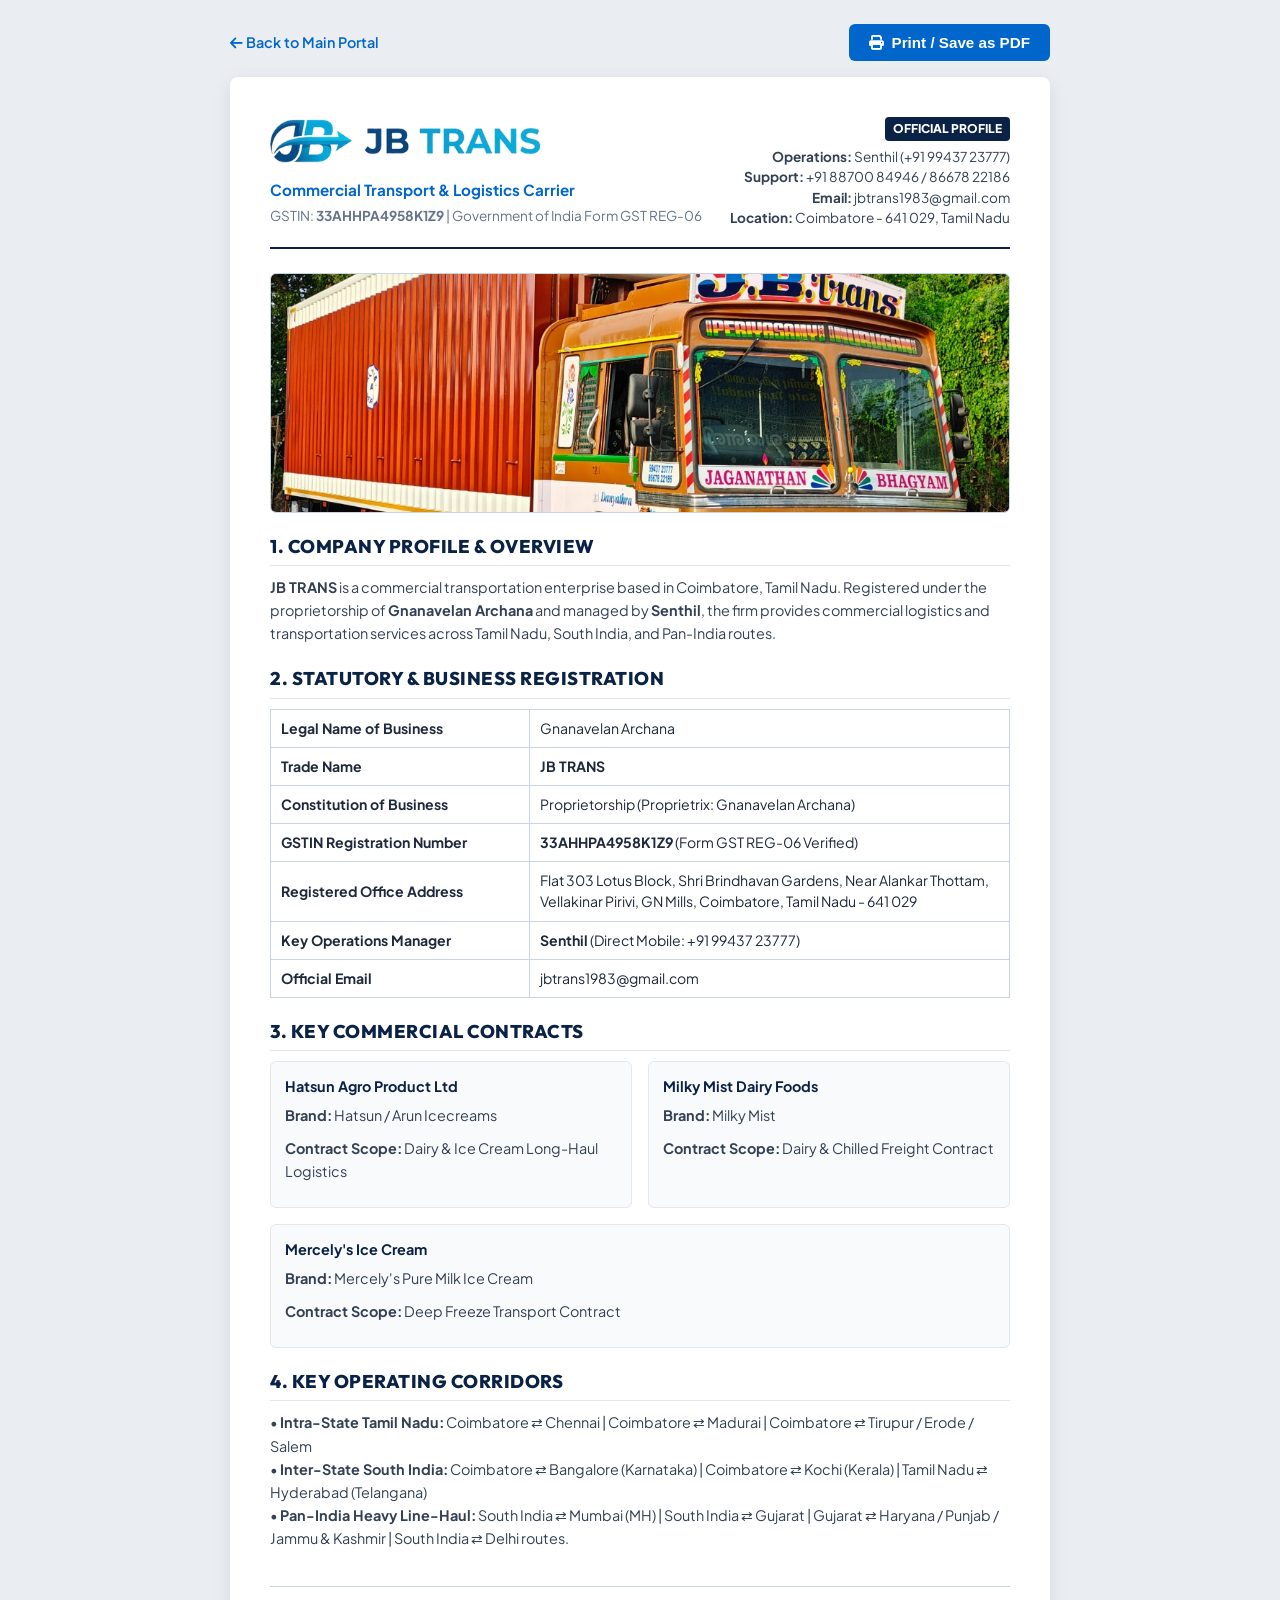
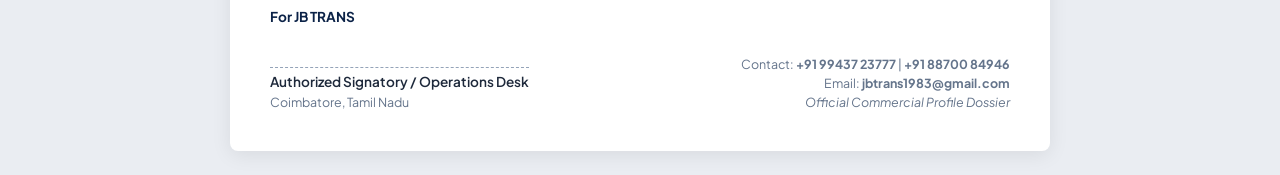
==== PRINT_PROFILE.html @ 6a4abd60 "Update Pan-India routes with Gujarat, Haryana, Punjab, Jammu and Kashmir, and Delhi" ====
<!DOCTYPE html>
<html lang="en">
<head>
  <meta charset="UTF-8">
  <meta name="viewport" content="width=device-width, initial-scale=1.0">
  <title>JB TRANS - Corporate Profile & Credentials</title>
  <link rel="preconnect" href="https://fonts.googleapis.com">
  <link rel="preconnect" href="https://fonts.gstatic.com" crossorigin>
  <link href="https://fonts.googleapis.com/css2?family=Outfit:wght@400;600;700;800;900&family=Plus+Jakarta+Sans:wght@400;500;600;700&family=Space+Grotesk:wght@500;700&display=swap" rel="stylesheet">
  <link rel="stylesheet" href="https://cdnjs.cloudflare.com/ajax/libs/font-awesome/6.5.1/css/all.min.css" />
  <style>
    * { box-sizing: border-box; margin: 0; padding: 0; }
    body { font-family: 'Plus Jakarta Sans', sans-serif; background: #eaedf2; color: #1e293b; line-height: 1.5; padding: 24px; }
    .print-bar { max-width: 820px; margin: 0 auto 16px; display: flex; justify-content: space-between; align-items: center; }
    .btn-print { background: #0066cc; color: #ffffff; border: none; padding: 10px 20px; font-weight: 700; border-radius: 6px; cursor: pointer; display: inline-flex; align-items: center; gap: 8px; font-size: 0.95rem; }
    .btn-print:hover { background: #0052a3; }
    .btn-back { color: #0066cc; text-decoration: none; font-weight: 600; font-size: 0.9rem; }
    
    .profile-paper { max-width: 820px; margin: 0 auto; background: #ffffff; padding: 40px; border-radius: 8px; box-shadow: 0 4px 20px rgba(0,0,0,0.08); }
    
    .header { display: flex; justify-content: space-between; align-items: flex-start; border-bottom: 2px solid #0b2247; padding-bottom: 18px; margin-bottom: 24px; }
    .brand h1 { font-family: 'Outfit', sans-serif; font-size: 2.2rem; font-weight: 900; color: #0b2247; letter-spacing: 1px; }
    .brand .subtitle { color: #0066cc; font-weight: 700; font-size: 0.95rem; margin-top: 2px; }
    .brand .gst { font-size: 0.85rem; color: #64748b; margin-top: 4px; }
    .header-contacts { text-align: right; font-size: 0.85rem; color: #334155; }
    .badge { background: #0b2247; color: #fff; font-size: 0.75rem; font-weight: 800; padding: 3px 8px; border-radius: 4px; display: inline-block; margin-bottom: 6px; }
    
    h2 { font-family: 'Outfit', sans-serif; font-size: 1.15rem; color: #0b2247; border-bottom: 1.5px solid #e2e8f0; padding-bottom: 5px; margin: 20px 0 10px; font-weight: 800; text-transform: uppercase; letter-spacing: 0.5px; }
    p { font-size: 0.9rem; color: #334155; margin-bottom: 10px; line-height: 1.6; }
    
    table { width: 100%; border-collapse: collapse; margin: 10px 0; font-size: 0.88rem; }
    th { background: #f1f5f9; text-align: left; padding: 8px 10px; border: 1px solid #cbd5e1; color: #0b2247; }
    td { padding: 8px 10px; border: 1px solid #cbd5e1; }
    
    .grid-2 { display: grid; grid-template-columns: 1fr 1fr; gap: 16px; margin: 10px 0; }
    .box { background: #f8fafc; border: 1px solid #e2e8f0; padding: 14px; border-radius: 6px; }
    .box h3 { font-size: 0.9rem; font-weight: 700; color: #0b2247; margin-bottom: 6px; }
    .box ul { padding-left: 16px; font-size: 0.82rem; color: #475569; }
    .box li { margin-bottom: 4px; }
    
    .footer-sign { display: flex; justify-content: space-between; align-items: flex-end; margin-top: 36px; padding-top: 20px; border-top: 1px solid #cbd5e1; font-size: 0.85rem; }
    .sign-space { margin-bottom: 40px; font-weight: 700; color: #0b2247; }
    .sign-border { border-top: 1px dashed #94a3b8; padding-top: 4px; font-weight: 600; }
    
    @media print {
      body { background: #ffffff; padding: 0; }
      .print-bar { display: none; }
      .profile-paper { box-shadow: none; padding: 20px 0; max-width: 100%; }
      @page { size: A4 portrait; margin: 1.5cm; }
    }
  </style>
</head>
<body>

  <div class="print-bar">
    <a href="index.html" class="btn-back"><i class="fa-solid fa-arrow-left"></i> Back to Main Portal</a>
    <button onclick="window.print()" class="btn-print"><i class="fa-solid fa-print"></i> Print / Save as PDF</button>
  </div>

  <div class="profile-paper">
    <div class="header">
      <div class="brand">
        <img src="assets/jb_logo_header.png" alt="JB TRANS Logo" style="height: 48px; width: auto; max-width: 280px; object-fit: contain; margin-bottom: 6px;" />
        <div class="subtitle">Commercial Transport & Logistics Carrier</div>
        <div class="gst">GSTIN: <strong>33AHHPA4958K1Z9</strong> | Government of India Form GST REG-06</div>
      </div>
      <div class="header-contacts">
        <div class="badge">OFFICIAL PROFILE</div>
        <div><strong>Operations:</strong> Senthil (+91 99437 23777)</div>
        <div><strong>Support:</strong> +91 88700 84946 / 86678 22186</div>
        <div><strong>Email:</strong> jbtrans1983@gmail.com</div>
        <div><strong>Location:</strong> Coimbatore - 641 029, Tamil Nadu</div>
      </div>
    </div>

    <!-- Real Truck Photo -->
    <div style="margin: 18px 0; border-radius: 6px; overflow: hidden; border: 1px solid #cbd5e1; max-height: 240px;">
      <img src="assets/my_lorry.jpg" alt="JB TRANS Lorry" style="width: 100%; height: 240px; object-fit: cover; object-position: center 30%;" />
    </div>

    <h2>1. Company Profile & Overview</h2>
    <p>
      <strong>JB TRANS</strong> is a commercial transportation enterprise based in Coimbatore, Tamil Nadu. Registered under the proprietorship of <strong>Gnanavelan Archana</strong> and managed by <strong>Senthil</strong>, the firm provides commercial logistics and transportation services across Tamil Nadu, South India, and Pan-India routes.
    </p>

    <h2>2. Statutory & Business Registration</h2>
    <table>
      <tbody>
        <tr>
          <td width="35%"><strong>Legal Name of Business</strong></td>
          <td>Gnanavelan Archana</td>
        </tr>
        <tr>
          <td><strong>Trade Name</strong></td>
          <td><strong>JB TRANS</strong></td>
        </tr>
        <tr>
          <td><strong>Constitution of Business</strong></td>
          <td>Proprietorship (Proprietrix: Gnanavelan Archana)</td>
        </tr>
        <tr>
          <td><strong>GSTIN Registration Number</strong></td>
          <td><strong>33AHHPA4958K1Z9</strong> (Form GST REG-06 Verified)</td>
        </tr>
        <tr>
          <td><strong>Registered Office Address</strong></td>
          <td>Flat 303 Lotus Block, Shri Brindhavan Gardens, Near Alankar Thottam, Vellakinar Pirivi, GN Mills, Coimbatore, Tamil Nadu - 641 029</td>
        </tr>
        <tr>
          <td><strong>Key Operations Manager</strong></td>
          <td><strong>Senthil</strong> (Direct Mobile: +91 99437 23777)</td>
        </tr>
        <tr>
          <td><strong>Official Email</strong></td>
          <td>jbtrans1983@gmail.com</td>
        </tr>
      </tbody>
    </table>

    <h2>3. Key Commercial Contracts</h2>
    <div class="grid-2">
      <div class="box">
        <h3>Hatsun Agro Product Ltd</h3>
        <p><strong>Brand:</strong> Hatsun / Arun Icecreams</p>
        <p><strong>Contract Scope:</strong> Dairy & Ice Cream Long-Haul Logistics</p>
      </div>
      <div class="box">
        <h3>Milky Mist Dairy Foods</h3>
        <p><strong>Brand:</strong> Milky Mist</p>
        <p><strong>Contract Scope:</strong> Dairy & Chilled Freight Contract</p>
      </div>
      <div class="box" style="grid-column: 1 / -1;">
        <h3>Mercely's Ice Cream</h3>
        <p><strong>Brand:</strong> Mercely's Pure Milk Ice Cream</p>
        <p><strong>Contract Scope:</strong> Deep Freeze Transport Contract</p>
      </div>
    </div>

    <h2>4. Key Operating Corridors</h2>
    <p>
      • <strong>Intra-State Tamil Nadu:</strong> Coimbatore ⇄ Chennai | Coimbatore ⇄ Madurai | Coimbatore ⇄ Tirupur / Erode / Salem<br>
      • <strong>Inter-State South India:</strong> Coimbatore ⇄ Bangalore (Karnataka) | Coimbatore ⇄ Kochi (Kerala) | Tamil Nadu ⇄ Hyderabad (Telangana)<br>
      • <strong>Pan-India Heavy Line-Haul:</strong> South India ⇄ Mumbai (MH) | South India ⇄ Gujarat | Gujarat ⇄ Haryana / Punjab / Jammu & Kashmir | South India ⇄ Delhi routes.
    </p>

    <div class="footer-sign">
      <div>
        <div class="sign-space">For <strong>JB TRANS</strong></div>
        <div class="sign-border">Authorized Signatory / Operations Desk</div>
        <div style="font-size: 0.78rem; color: #64748b;">Coimbatore, Tamil Nadu</div>
      </div>
      <div style="text-align: right; font-size: 0.78rem; color: #64748b;">
        <div>Contact: <strong>+91 99437 23777</strong> | <strong>+91 88700 84946</strong></div>
        <div>Email: <strong>jbtrans1983@gmail.com</strong></div>
        <div><em>Official Commercial Profile Dossier</em></div>
      </div>
    </div>
  </div>

</body>
</html>
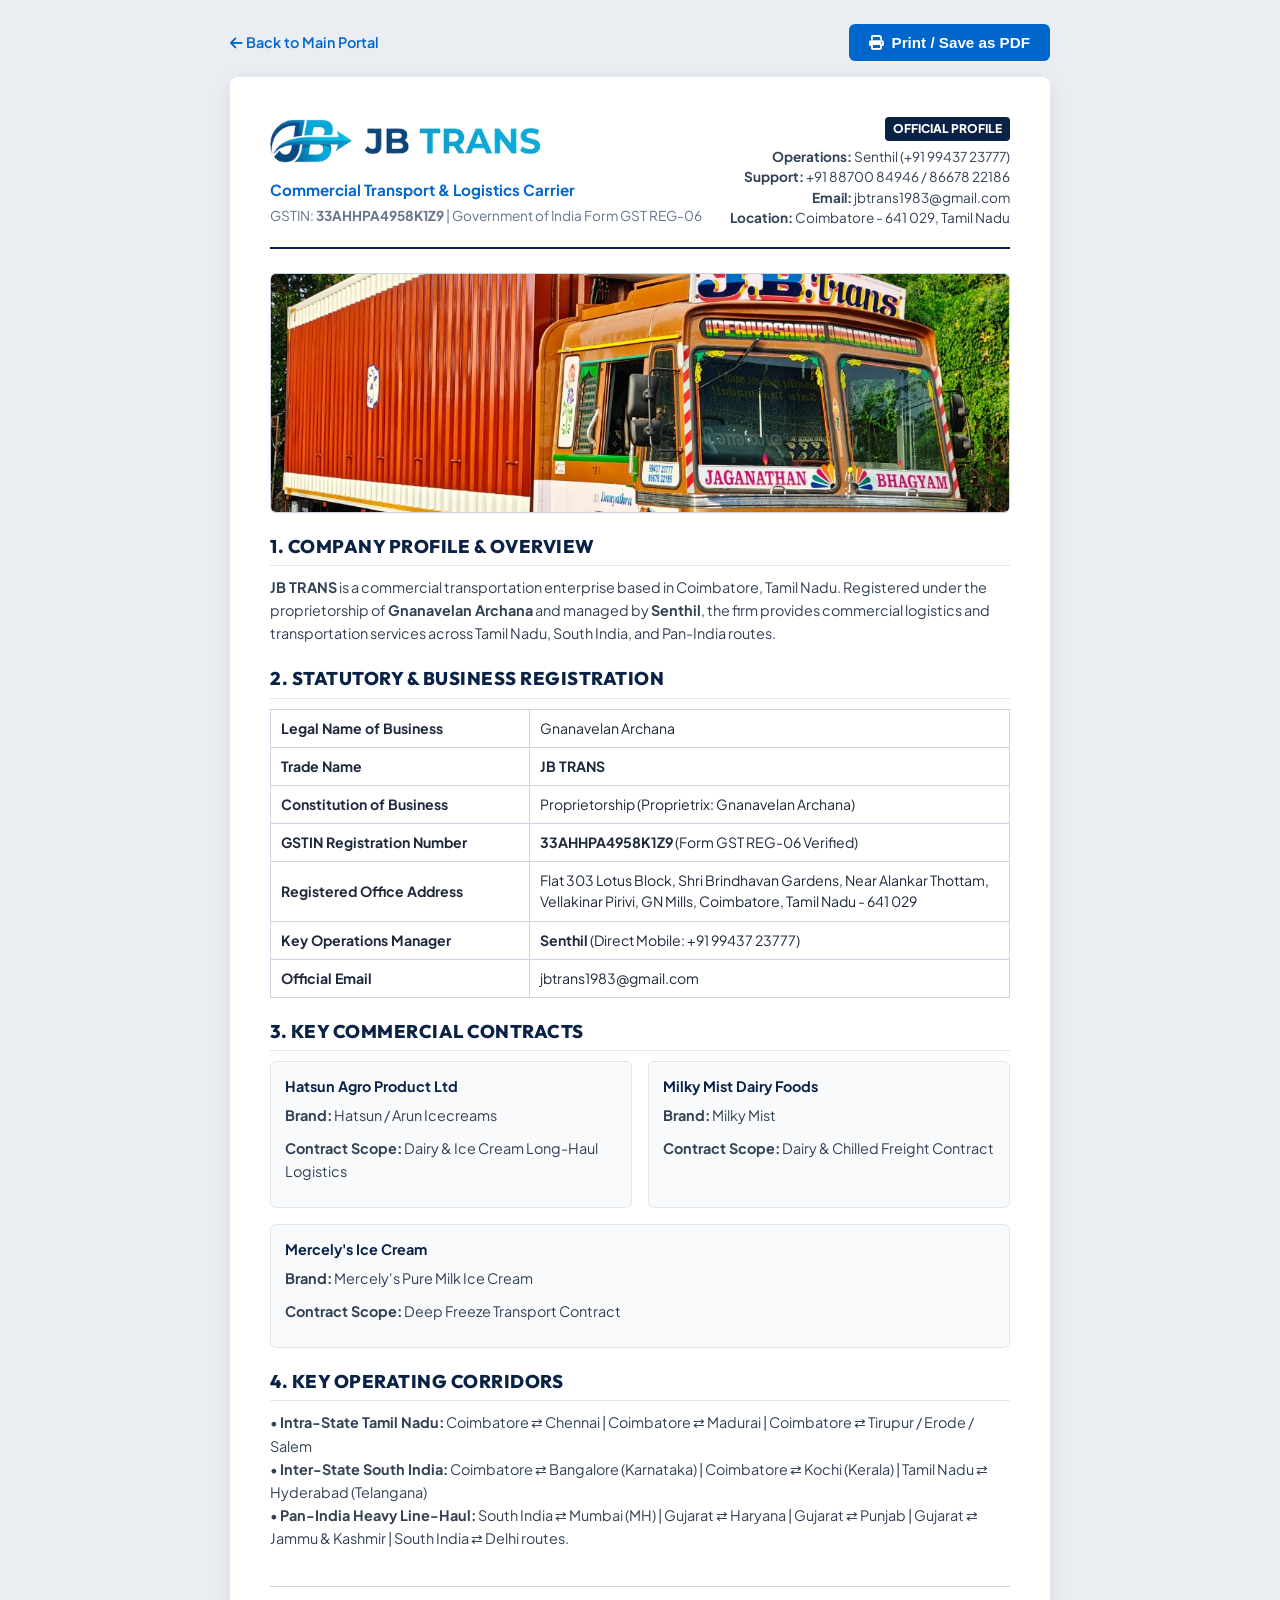
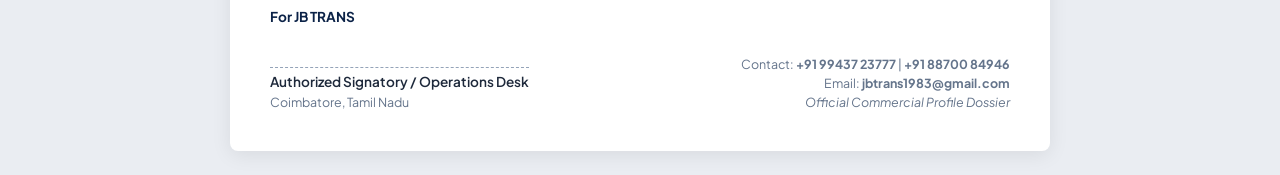
==== commit 6df132b3: "Refine Pan-India routes: Gujarat to Haryana, Punjab, Jammu & Kashmir, South India to Delhi" ====
--- a/PRINT_PROFILE.html
+++ b/PRINT_PROFILE.html
@@ -140,7 +140,7 @@
     <p>
       • <strong>Intra-State Tamil Nadu:</strong> Coimbatore ⇄ Chennai | Coimbatore ⇄ Madurai | Coimbatore ⇄ Tirupur / Erode / Salem<br>
       • <strong>Inter-State South India:</strong> Coimbatore ⇄ Bangalore (Karnataka) | Coimbatore ⇄ Kochi (Kerala) | Tamil Nadu ⇄ Hyderabad (Telangana)<br>
-      • <strong>Pan-India Heavy Line-Haul:</strong> South India ⇄ Mumbai (MH) | South India ⇄ Gujarat | Gujarat ⇄ Haryana / Punjab / Jammu & Kashmir | South India ⇄ Delhi routes.
+      • <strong>Pan-India Heavy Line-Haul:</strong> South India ⇄ Mumbai (MH) | Gujarat ⇄ Haryana | Gujarat ⇄ Punjab | Gujarat ⇄ Jammu & Kashmir | South India ⇄ Delhi routes.
     </p>
 
     <div class="footer-sign">
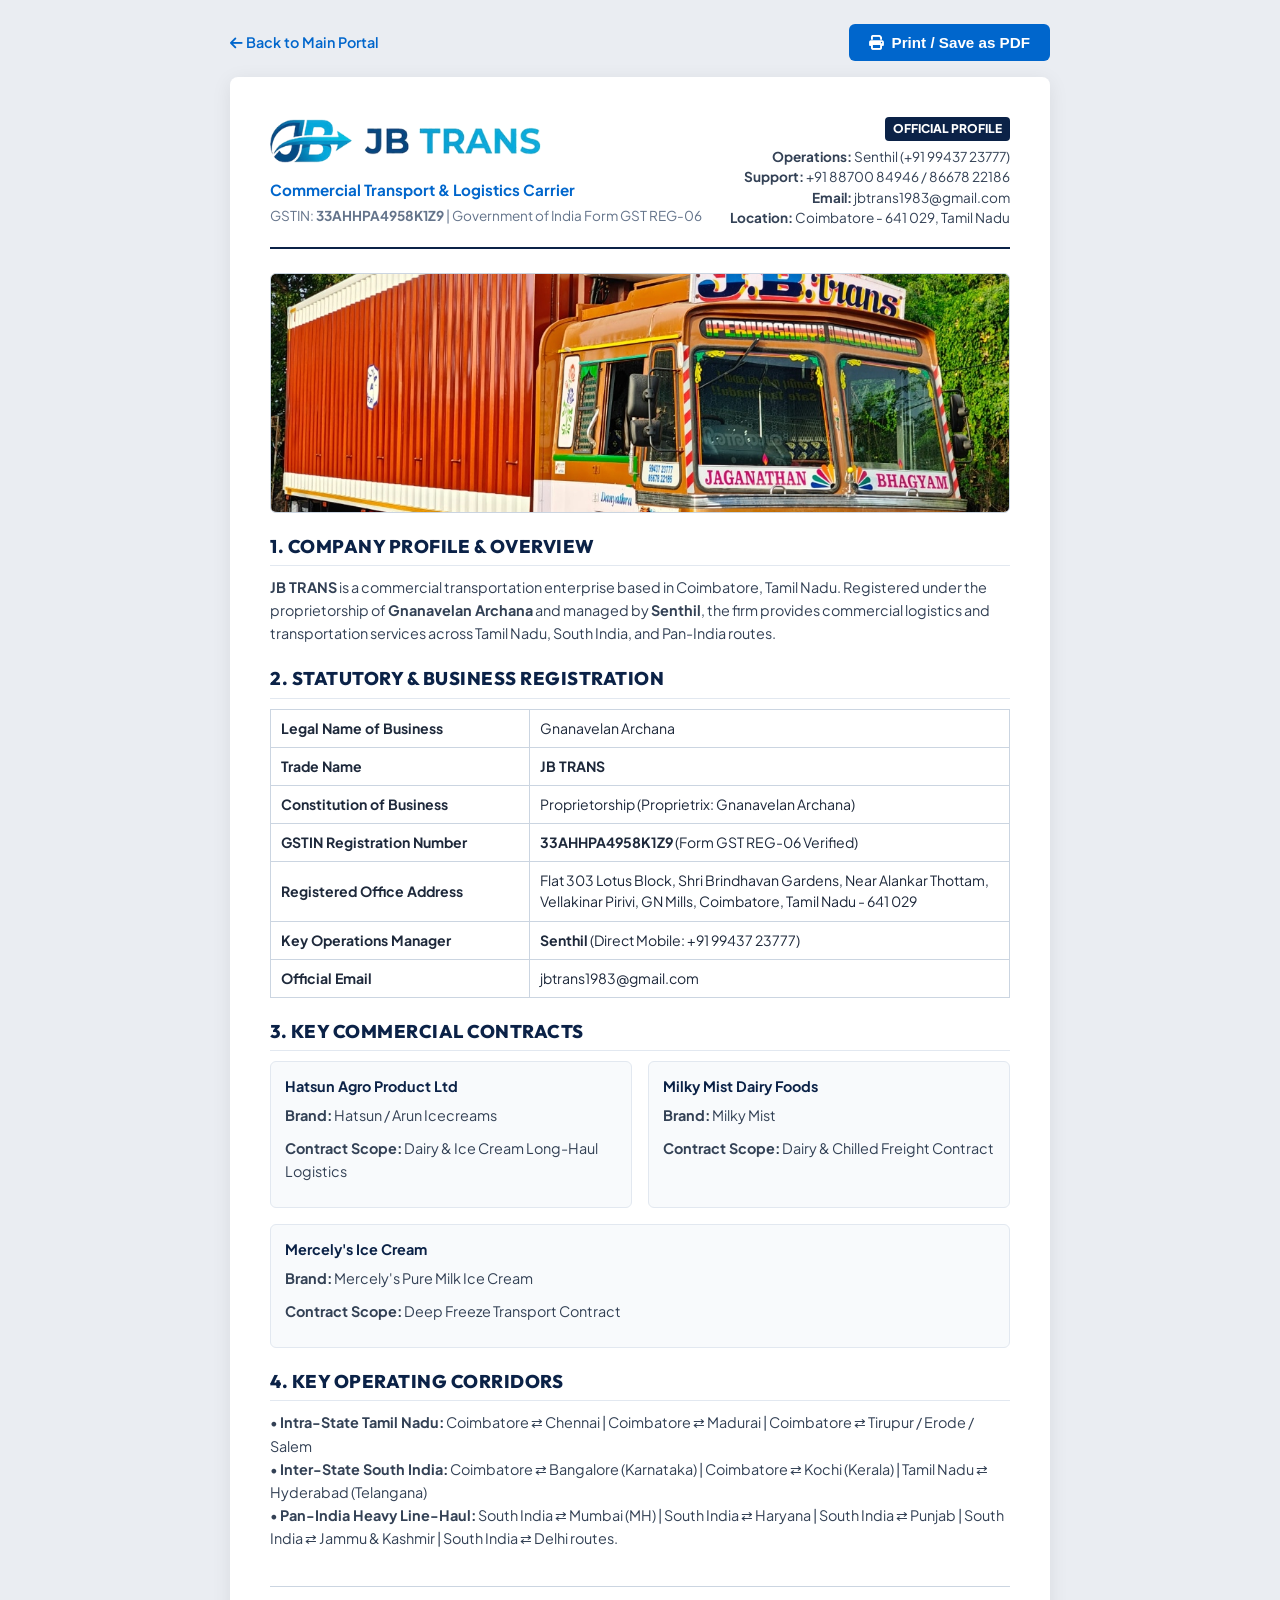
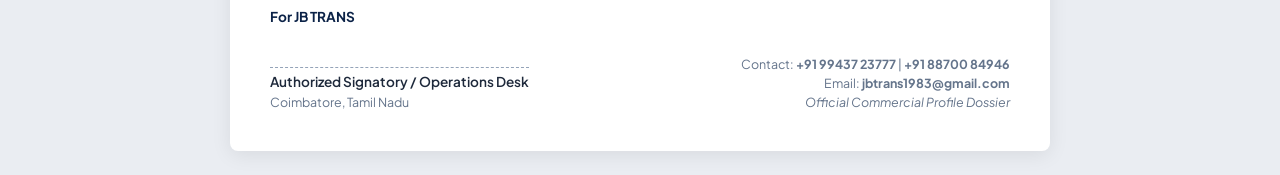
==== commit d1a79bad: "Update Pan-India corridors: South India to Mumbai, Haryana, Punjab, Jammu & Kashmir, Delhi" ====
--- a/PRINT_PROFILE.html
+++ b/PRINT_PROFILE.html
@@ -140,7 +140,7 @@
     <p>
       • <strong>Intra-State Tamil Nadu:</strong> Coimbatore ⇄ Chennai | Coimbatore ⇄ Madurai | Coimbatore ⇄ Tirupur / Erode / Salem<br>
       • <strong>Inter-State South India:</strong> Coimbatore ⇄ Bangalore (Karnataka) | Coimbatore ⇄ Kochi (Kerala) | Tamil Nadu ⇄ Hyderabad (Telangana)<br>
-      • <strong>Pan-India Heavy Line-Haul:</strong> South India ⇄ Mumbai (MH) | Gujarat ⇄ Haryana | Gujarat ⇄ Punjab | Gujarat ⇄ Jammu & Kashmir | South India ⇄ Delhi routes.
+      • <strong>Pan-India Heavy Line-Haul:</strong> South India ⇄ Mumbai (MH) | South India ⇄ Haryana | South India ⇄ Punjab | South India ⇄ Jammu & Kashmir | South India ⇄ Delhi routes.
     </p>
 
     <div class="footer-sign">
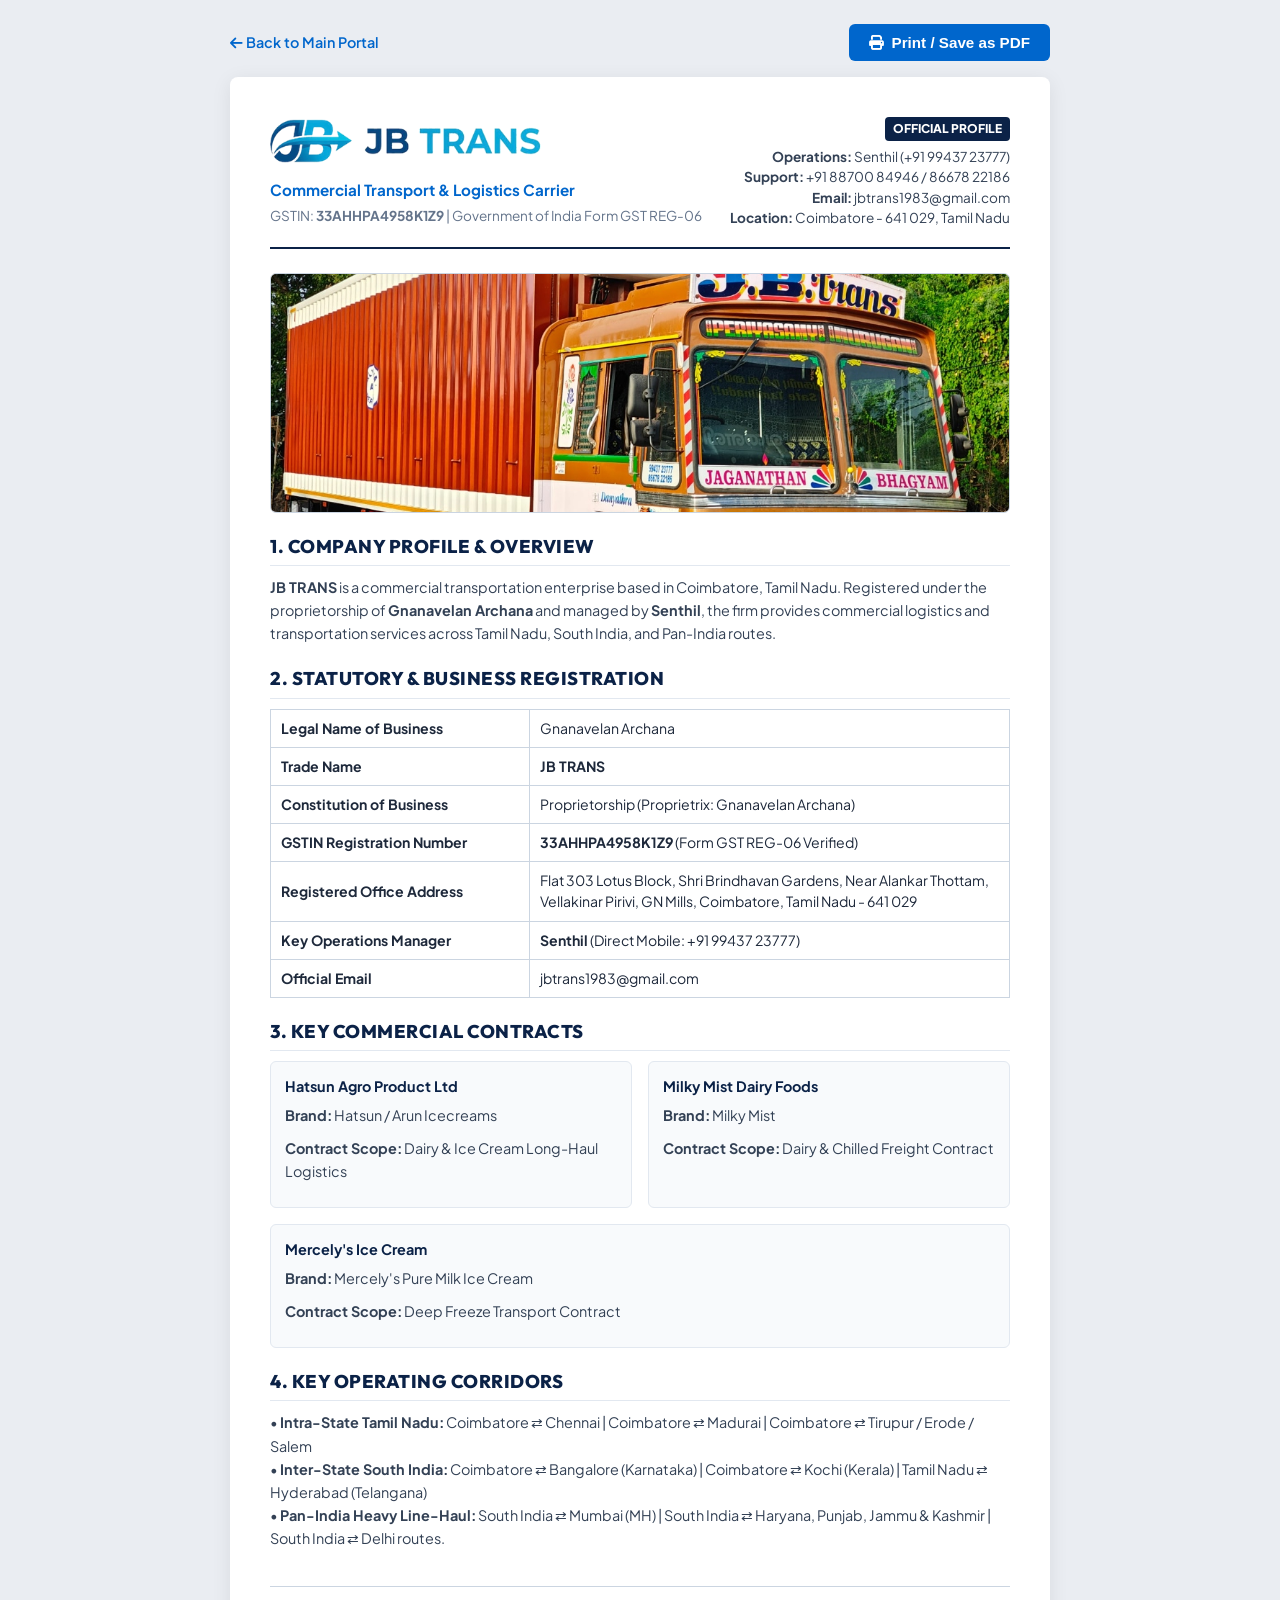
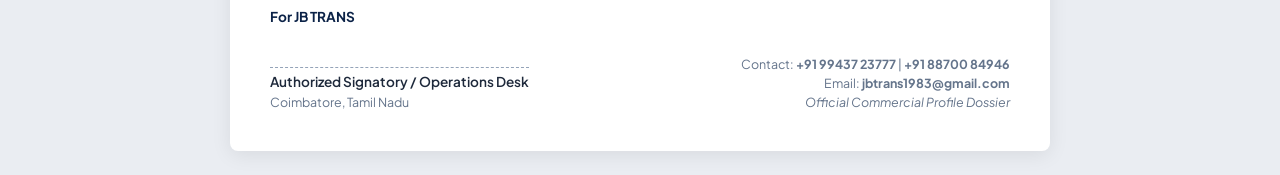
==== commit 936b86a7: "Update Pan-India route pill to South India to Haryana, Punjab, Jammu and Kashmir" ====
--- a/PRINT_PROFILE.html
+++ b/PRINT_PROFILE.html
@@ -140,7 +140,7 @@
     <p>
       • <strong>Intra-State Tamil Nadu:</strong> Coimbatore ⇄ Chennai | Coimbatore ⇄ Madurai | Coimbatore ⇄ Tirupur / Erode / Salem<br>
       • <strong>Inter-State South India:</strong> Coimbatore ⇄ Bangalore (Karnataka) | Coimbatore ⇄ Kochi (Kerala) | Tamil Nadu ⇄ Hyderabad (Telangana)<br>
-      • <strong>Pan-India Heavy Line-Haul:</strong> South India ⇄ Mumbai (MH) | South India ⇄ Haryana | South India ⇄ Punjab | South India ⇄ Jammu & Kashmir | South India ⇄ Delhi routes.
+      • <strong>Pan-India Heavy Line-Haul:</strong> South India ⇄ Mumbai (MH) | South India ⇄ Haryana, Punjab, Jammu & Kashmir | South India ⇄ Delhi routes.
     </p>
 
     <div class="footer-sign">
